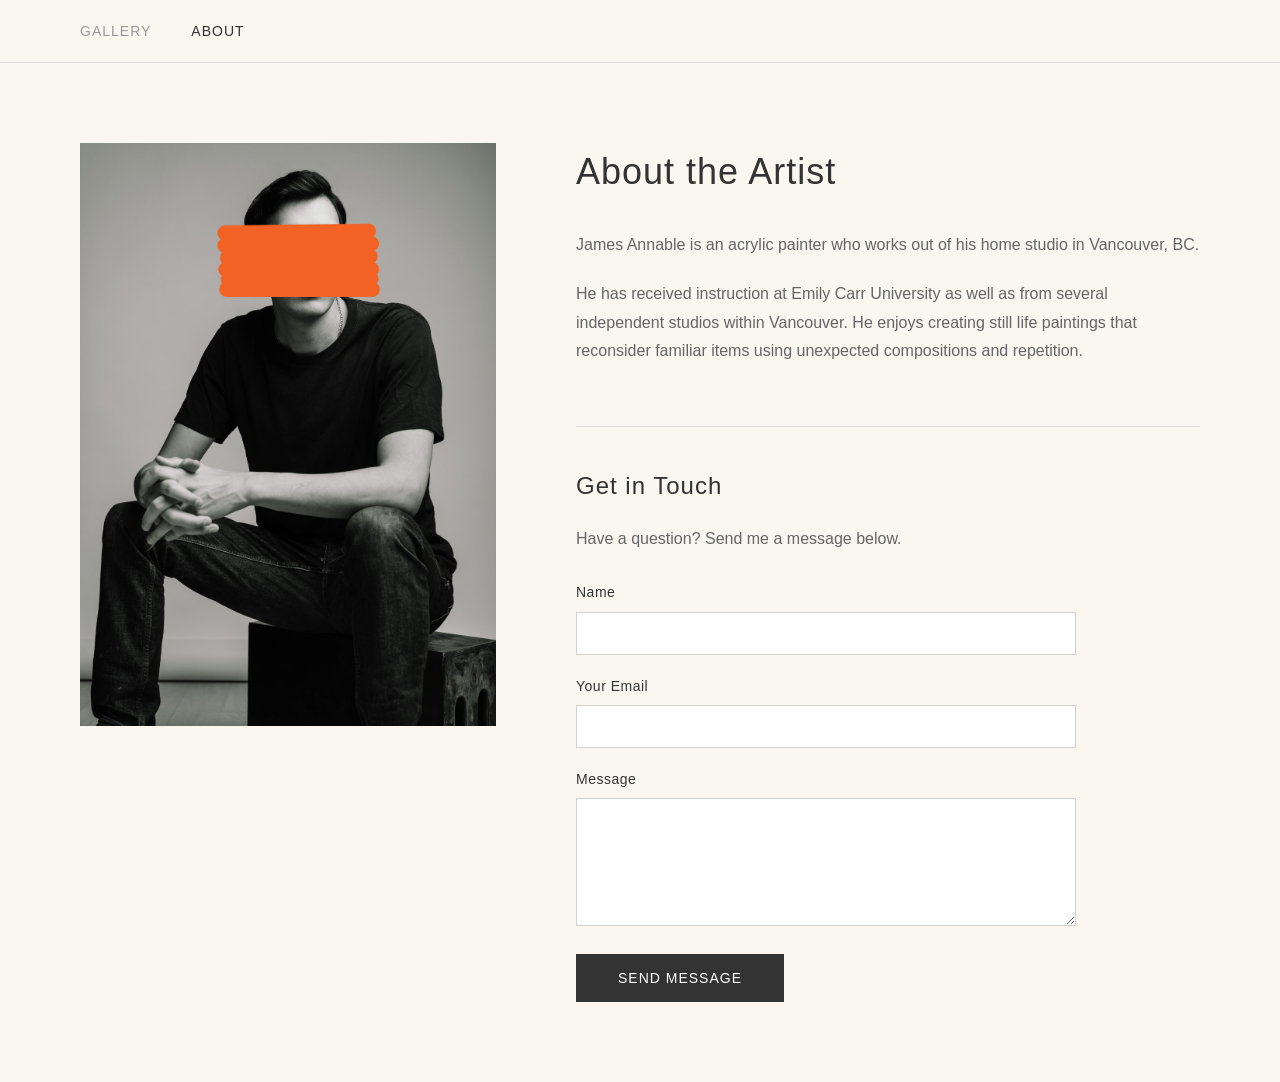
==== about.html @ d6f904ef "Initial commit: James Annable portfolio website - Gallery page with horizontal scroll and fade-in an" ====
<!DOCTYPE html>
<html lang="en">
<head>
    <meta charset="UTF-8">
    <meta name="viewport" content="width=device-width, initial-scale=1.0">
    <title>About - Artist Portfolio</title>
    <link rel="stylesheet" href="styles.css">
</head>
<body>
    <nav class="main-nav">
        <div class="nav-container">
            <a href="gallery.html" class="nav-link">Gallery</a>
            <a href="about.html" class="nav-link active">About</a>
        </div>
    </nav>

    <main class="about-container">
        <div class="about-content">
            <div class="about-image">
                <img src="info_page_photo.jpg" alt="Artist Photo">
            </div>
            <div class="about-text">
                <h1>About the Artist</h1>
                <p class="bio">
                    James Annable is an acrylic painter who works out of his home studio in Vancouver, BC.
                </p>
                <p class="bio">
                    He has received instruction at Emily Carr University as well as from several independent studios within Vancouver. He enjoys creating still life paintings that reconsider familiar items using unexpected compositions and repetition.
                </p>

                <div class="contact-info">
                    <h2>Get in Touch</h2>
                    <p class="contact-description">Have a question? Send me a message below.</p>

                    <form action="https://formspree.io/f/mbdayaqg" method="POST" class="contact-form" id="contact-form">
                        <div class="form-group">
                            <label for="name">Name</label>
                            <input type="text" id="name" name="name" required>
                        </div>

                        <div class="form-group">
                            <label for="email">Your Email</label>
                            <input type="email" id="email" name="email" required>
                        </div>

                        <div class="form-group">
                            <label for="message">Message</label>
                            <textarea id="message" name="message" rows="6" required></textarea>
                        </div>

                        <button type="submit" class="submit-button">Send Message</button>

                        <div class="form-status" id="form-status"></div>
                    </form>
                </div>
            </div>
        </div>
    </main>

    <script src="script.js"></script>
</body>
</html>
---- styles.css ----
* {
    margin: 0;
    padding: 0;
    box-sizing: border-box;
}

body {
    font-family: -apple-system, BlinkMacSystemFont, 'Segoe UI', Roboto, Oxygen, Ubuntu, Cantarell, sans-serif;
    line-height: 1.6;
    color: #333;
    background-color: #faf6f0;
}

/* ===== INTRO PAGE ===== */
.intro-page {
    overflow: hidden;
    height: 100vh;
}

.video-container {
    position: fixed;
    top: 0;
    left: 0;
    width: 100%;
    height: 100%;
    overflow: hidden;
    z-index: 0;
}

.video-container video {
    min-width: 100%;
    min-height: 100%;
    width: auto;
    height: auto;
    position: absolute;
    top: 50%;
    left: 50%;
    transform: translate(-50%, -50%);
    object-fit: cover;
}

.video-overlay {
    position: absolute;
    top: 0;
    left: 0;
    width: 100%;
    height: 100%;
    background: rgba(0, 0, 0, 0.3);
    z-index: 1;
}

.intro-content {
    position: relative;
    z-index: 2;
    display: flex;
    align-items: center;
    justify-content: flex-start;
    padding-left: 15%;
    height: 100vh;
}

.enter-button {
    padding: 18px 48px;
    font-size: 18px;
    font-weight: 300;
    letter-spacing: 2px;
    text-transform: uppercase;
    background: transparent;
    color: white;
    border: 2px solid white;
    cursor: pointer;
    transition: all 0.3s ease;
    opacity: 0;
    transform: translateY(20px);
}

.enter-button.show {
    opacity: 1;
    transform: translateY(0);
}

.enter-button:hover {
    background: white;
    color: #333;
}

.hidden {
    display: none;
}

/* ===== NAVIGATION ===== */
.main-nav {
    position: sticky;
    top: 0;
    background: #faf6f0;
    border-bottom: 1px solid #e0e0e0;
    padding: 20px 0;
    z-index: 200;
}

.nav-container {
    max-width: 1200px;
    margin: 0 auto;
    padding: 0 40px;
    display: flex;
    gap: 40px;
}

.nav-link {
    text-decoration: none;
    color: #999;
    font-size: 14px;
    letter-spacing: 1px;
    text-transform: uppercase;
    transition: color 0.3s ease;
}

.nav-link:hover,
.nav-link.active {
    color: #333;
}

/* ===== GALLERY PAGE ===== */
.gallery-header {
    background-color: #faf6f0;
    padding: 25px 40px 15px;
    text-align: left;
    max-width: 1200px;
    margin: 0 auto;
}

.artist-name {
    font-family: 'Impact', 'Arial Black', sans-serif;
    font-size: 42px;
    font-weight: 900;
    letter-spacing: 3px;
    color: #1a1a1a;
    margin: 0;
    text-transform: uppercase;
}

.gallery-container {
    height: calc(100vh - 170px);
    padding: 0;
    background-color: #faf6f0;
    position: relative;
    overflow-x: auto;
    overflow-y: hidden;
    display: flex;
    flex-direction: column;
}

.gallery-grid {
    display: flex;
    flex-wrap: nowrap;
    flex-direction: row;
    align-items: center;
    gap: 55px;
    padding: 40px 40px 140px 40px;
    flex: 1;
    overflow-x: auto;
}

.gallery-floor {
    position: absolute;
    bottom: 0;
    left: 0;
    right: 0;
    width: 100%;
    height: 120px;
    background: linear-gradient(to bottom,
        #b8a690 0%,
        #a89580 20%,
        #978470 50%,
        #887460 80%,
        #796350 100%);
    border-top: 3px solid #5a4a3a;
    box-shadow: inset 0 10px 20px rgba(0, 0, 0, 0.2);
}

@keyframes fadeIn {
    0% {
        opacity: 0;
    }
    100% {
        opacity: 1;
    }
}

.gallery-item {
    cursor: pointer;
    position: relative;
    box-shadow: 0 8px 20px rgba(0, 0, 0, 0.15);
    border: 6px solid #1a1a1a;
    transition: transform 0.3s ease, box-shadow 0.3s ease;
    animation: fadeIn 1s ease-in forwards;
    opacity: 0;
    display: inline-flex;
    line-height: 0;
    flex-shrink: 0;
}

.gallery-item:hover {
    transform: translateY(-5px);
    box-shadow: 0 12px 30px rgba(0, 0, 0, 0.25);
}

.gallery-item img {
    display: block;
}

.gallery-item-title {
    position: absolute;
    bottom: 0;
    left: 0;
    right: 0;
    background: linear-gradient(transparent, rgba(0, 0, 0, 0.8));
    color: white;
    padding: 40px 10px 10px;
    font-size: 11px;
    font-weight: 300;
    letter-spacing: 0.3px;
    opacity: 0;
    transition: opacity 0.3s ease;
    text-align: center;
    word-wrap: break-word;
    line-height: 1.3;
    min-width: 60px;
}

.gallery-item:hover .gallery-item-title {
    opacity: 1;
}

/* ===== LIGHTBOX ===== */
.lightbox {
    position: fixed;
    top: 0;
    left: 0;
    width: 100%;
    height: 100%;
    background: rgba(0, 0, 0, 0.95);
    z-index: 1000;
    display: flex;
    align-items: center;
    justify-content: center;
    padding: 40px;
}

.lightbox.hidden {
    display: none;
}

.lightbox-close {
    position: absolute;
    top: 30px;
    right: 30px;
    background: none;
    border: none;
    color: white;
    font-size: 40px;
    cursor: pointer;
    width: 50px;
    height: 50px;
    display: flex;
    align-items: center;
    justify-content: center;
    transition: opacity 0.3s ease;
}

.lightbox-close:hover {
    opacity: 0.7;
}

.lightbox-content {
    display: flex;
    gap: 60px;
    max-width: 90%;
    max-height: 90%;
    align-items: center;
}

.lightbox-content img {
    max-width: 60%;
    max-height: 85vh;
    object-fit: contain;
}

.lightbox-info {
    color: white;
    max-width: 400px;
}

.lightbox-info h2 {
    font-size: 28px;
    font-weight: 300;
    margin-bottom: 20px;
    letter-spacing: 1px;
}

.lightbox-info p {
    font-size: 16px;
    margin-bottom: 12px;
    color: #ccc;
    font-weight: 300;
}

/* ===== ABOUT PAGE ===== */
.about-container {
    max-width: 1200px;
    margin: 0 auto;
    padding: 80px 40px;
}

.about-content {
    display: grid;
    grid-template-columns: 1fr 1.5fr;
    gap: 80px;
    align-items: start;
}

.about-image img {
    width: 100%;
    height: auto;
    display: block;
}

.about-text h1 {
    font-size: 36px;
    font-weight: 300;
    letter-spacing: 1px;
    margin-bottom: 30px;
}

.bio {
    font-size: 16px;
    line-height: 1.8;
    margin-bottom: 20px;
    color: #666;
}

.contact-info {
    margin-top: 60px;
    padding-top: 40px;
    border-top: 1px solid #e0e0e0;
}

.contact-info h2 {
    font-size: 24px;
    font-weight: 300;
    letter-spacing: 1px;
    margin-bottom: 20px;
}

.contact-description {
    font-size: 16px;
    margin-bottom: 30px;
    color: #666;
    line-height: 1.6;
}

.contact-form {
    max-width: 500px;
}

.form-group {
    margin-bottom: 20px;
}

.form-group label {
    display: block;
    font-size: 14px;
    font-weight: 400;
    color: #333;
    margin-bottom: 8px;
    letter-spacing: 0.5px;
}

.form-group input,
.form-group textarea {
    width: 100%;
    padding: 12px 16px;
    font-size: 15px;
    font-family: inherit;
    border: 1px solid #d0d0d0;
    background: #fff;
    color: #333;
    transition: border-color 0.3s ease, box-shadow 0.3s ease;
    box-sizing: border-box;
}

.form-group input:focus,
.form-group textarea:focus {
    outline: none;
    border-color: #333;
    box-shadow: 0 0 0 2px rgba(0, 0, 0, 0.05);
}

.form-group textarea {
    resize: vertical;
    min-height: 120px;
}

.submit-button {
    padding: 14px 40px;
    font-size: 14px;
    font-weight: 400;
    letter-spacing: 1px;
    text-transform: uppercase;
    background: #333;
    color: white;
    border: 2px solid #333;
    cursor: pointer;
    transition: all 0.3s ease;
    font-family: inherit;
}

.submit-button:hover {
    background: white;
    color: #333;
}

.submit-button:disabled {
    opacity: 0.5;
    cursor: not-allowed;
}

.form-status {
    margin-top: 20px;
    padding: 12px;
    border-radius: 4px;
    font-size: 14px;
    display: none;
}

.form-status.success {
    display: block;
    background: #d4edda;
    color: #155724;
    border: 1px solid #c3e6cb;
}

.form-status.error {
    display: block;
    background: #f8d7da;
    color: #721c24;
    border: 1px solid #f5c6cb;
}

/* ===== RESPONSIVE ===== */
@media (max-width: 768px) {
    .nav-container {
        padding: 0 20px;
        gap: 30px;
    }

    .gallery-header {
        padding: 20px 20px 15px;
    }

    .artist-name {
        font-size: 28px;
        letter-spacing: 2px;
    }

    .gallery-container {
        height: calc(100vh - 140px);
    }

    .gallery-grid {
        gap: 30px;
        padding: 20px 20px 140px 20px;
    }

    .gallery-item {
        border-width: 4px;
    }

    .gallery-item img {
        max-height: 60vh !important;
    }

    .gallery-floor {
        height: 100px;
    }

    .gallery-item-title {
        font-size: 10px;
        padding: 30px 8px 8px;
    }

    .intro-content {
        padding-left: 10%;
    }

    .lightbox-content {
        flex-direction: column;
        gap: 30px;
    }

    .lightbox-content img {
        max-width: 100%;
        max-height: 50vh;
    }

    .lightbox-info {
        max-width: 100%;
    }

    .about-content {
        grid-template-columns: 1fr;
        gap: 40px;
    }

    .about-container {
        padding: 40px 20px;
    }
}
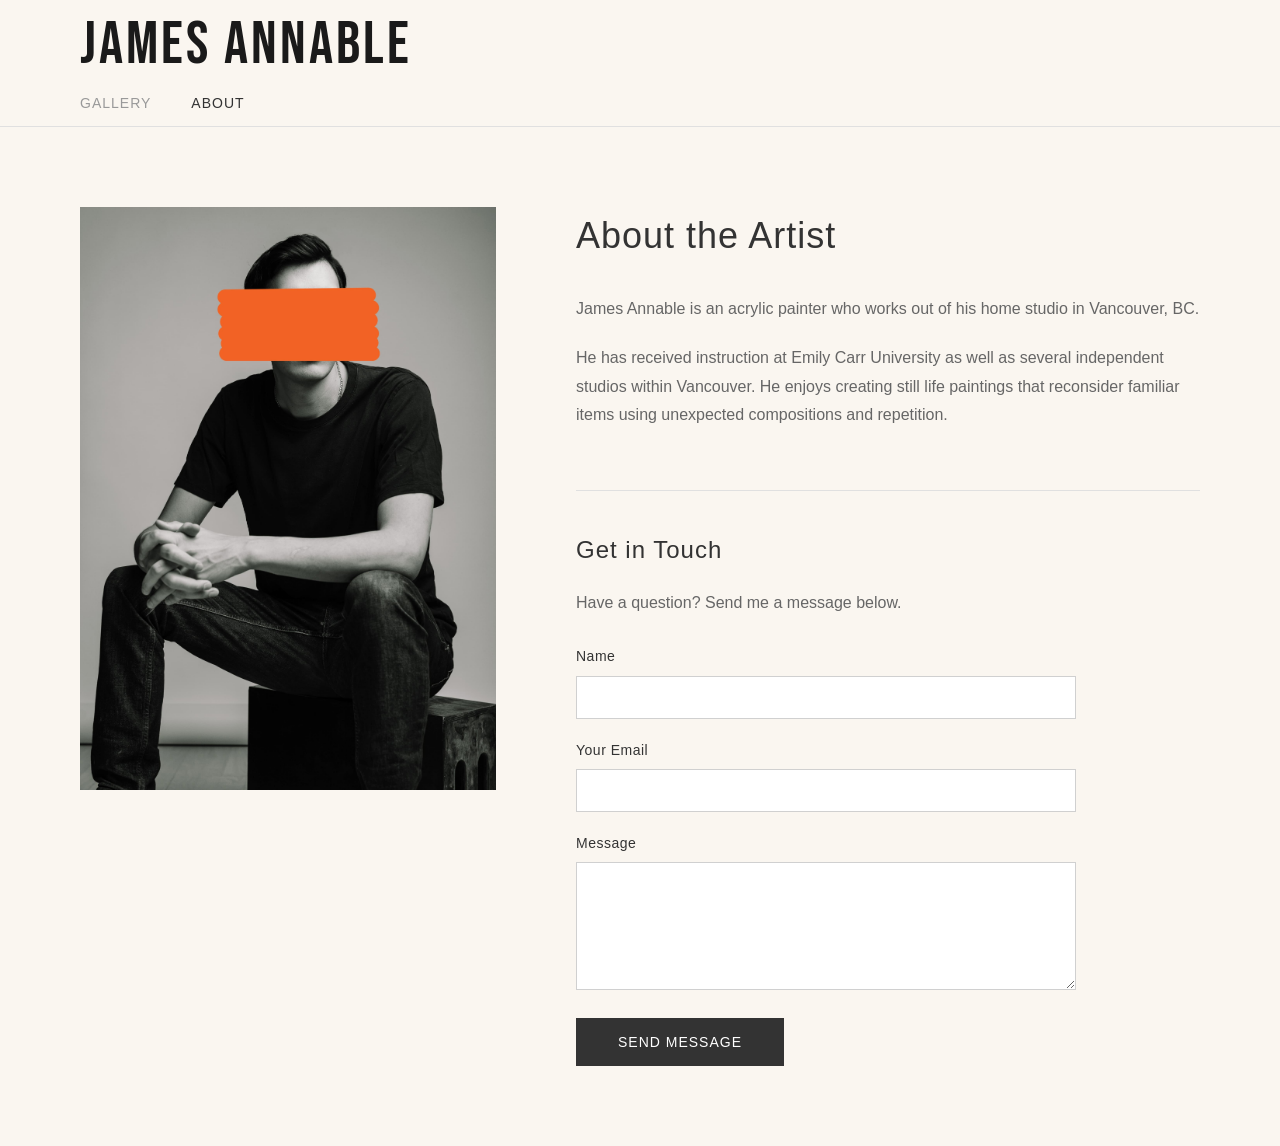
==== commit bbb8d9ca: "Update gallery UX: horizontal scrolling, scrollbar, font, and spacing - Change intro button text to " ====
--- a/about.html
+++ b/about.html
@@ -4,9 +4,16 @@
     <meta charset="UTF-8">
     <meta name="viewport" content="width=device-width, initial-scale=1.0">
     <title>About - Artist Portfolio</title>
+    <link rel="preconnect" href="https://fonts.googleapis.com">
+    <link rel="preconnect" href="https://fonts.gstatic.com" crossorigin>
+    <link href="https://fonts.googleapis.com/css2?family=Bebas+Neue&display=swap" rel="stylesheet">
     <link rel="stylesheet" href="styles.css">
 </head>
 <body>
+    <header class="gallery-header">
+        <h1 class="artist-name">JAMES ANNABLE</h1>
+    </header>
+
     <nav class="main-nav">
         <div class="nav-container">
             <a href="gallery.html" class="nav-link">Gallery</a>
@@ -25,7 +32,7 @@
                     James Annable is an acrylic painter who works out of his home studio in Vancouver, BC.
                 </p>
                 <p class="bio">
-                    He has received instruction at Emily Carr University as well as from several independent studios within Vancouver. He enjoys creating still life paintings that reconsider familiar items using unexpected compositions and repetition.
+                    He has received instruction at Emily Carr University as well as several independent studios within Vancouver. He enjoys creating still life paintings that reconsider familiar items using unexpected compositions and repetition.
                 </p>
 
                 <div class="contact-info">
--- a/styles.css
+++ b/styles.css
@@ -94,7 +94,7 @@
     top: 0;
     background: #faf6f0;
     border-bottom: 1px solid #e0e0e0;
-    padding: 20px 0;
+    padding: 12px 0;
     z-index: 200;
 }
 
@@ -123,24 +123,62 @@
 /* ===== GALLERY PAGE ===== */
 .gallery-header {
     background-color: #faf6f0;
-    padding: 25px 40px 15px;
+    padding: 15px 40px 5px;
     text-align: left;
     max-width: 1200px;
     margin: 0 auto;
 }
 
 .artist-name {
-    font-family: 'Impact', 'Arial Black', sans-serif;
-    font-size: 42px;
-    font-weight: 900;
+    font-family: 'Bebas Neue', sans-serif;
+    font-size: 60px;
+    font-weight: 400;
     letter-spacing: 3px;
     color: #1a1a1a;
     margin: 0;
     text-transform: uppercase;
+    line-height: 1;
+}
+
+.gallery-scrollbar-track {
+    overflow-x: auto;
+    overflow-y: hidden;
+    background: transparent;
+    opacity: 0;
+    transition: opacity 0.6s ease;
+    scrollbar-width: thin;
+    scrollbar-color: #a89580 #e8e0d6;
+    position: relative;
+    z-index: 101;
+}
+
+.gallery-scrollbar-track.visible {
+    opacity: 1;
+}
+
+.gallery-scrollbar-track:hover {
+    opacity: 1;
+}
+
+.gallery-scrollbar-track::-webkit-scrollbar {
+    height: 8px;
+}
+
+.gallery-scrollbar-track::-webkit-scrollbar-track {
+    background: #e8e0d6;
+}
+
+.gallery-scrollbar-track::-webkit-scrollbar-thumb {
+    background-color: #a89580;
+    border-radius: 4px;
+}
+
+.gallery-scrollbar-inner {
+    height: 1px;
 }
 
 .gallery-container {
-    height: calc(100vh - 170px);
+    height: calc(100vh - 140px);
     padding: 0;
     background-color: #faf6f0;
     position: relative;
@@ -148,6 +186,11 @@
     overflow-y: hidden;
     display: flex;
     flex-direction: column;
+    scrollbar-width: none;
+}
+
+.gallery-container::-webkit-scrollbar {
+    display: none;
 }
 
 .gallery-grid {
@@ -155,19 +198,24 @@
     flex-wrap: nowrap;
     flex-direction: row;
     align-items: center;
-    gap: 55px;
-    padding: 40px 40px 140px 40px;
+    gap: 69px;
+    padding: 40px 0 140px 40px;
     flex: 1;
-    overflow-x: auto;
+}
+
+.gallery-spacer {
+    flex-shrink: 0;
+    width: 60px;
+    height: 1px;
 }
 
 .gallery-floor {
-    position: absolute;
-    bottom: 0;
-    left: 0;
-    right: 0;
+    position: relative;
+    margin-top: -120px;
     width: 100%;
     height: 120px;
+    pointer-events: none;
+    z-index: 100;
     background: linear-gradient(to bottom,
         #b8a690 0%,
         #a89580 20%,
@@ -455,7 +503,7 @@
     }
 
     .gallery-header {
-        padding: 20px 20px 15px;
+        padding: 10px 20px 5px;
     }
 
     .artist-name {
@@ -468,7 +516,7 @@
     }
 
     .gallery-grid {
-        gap: 30px;
+        gap: 38px;
         padding: 20px 20px 140px 20px;
     }
 
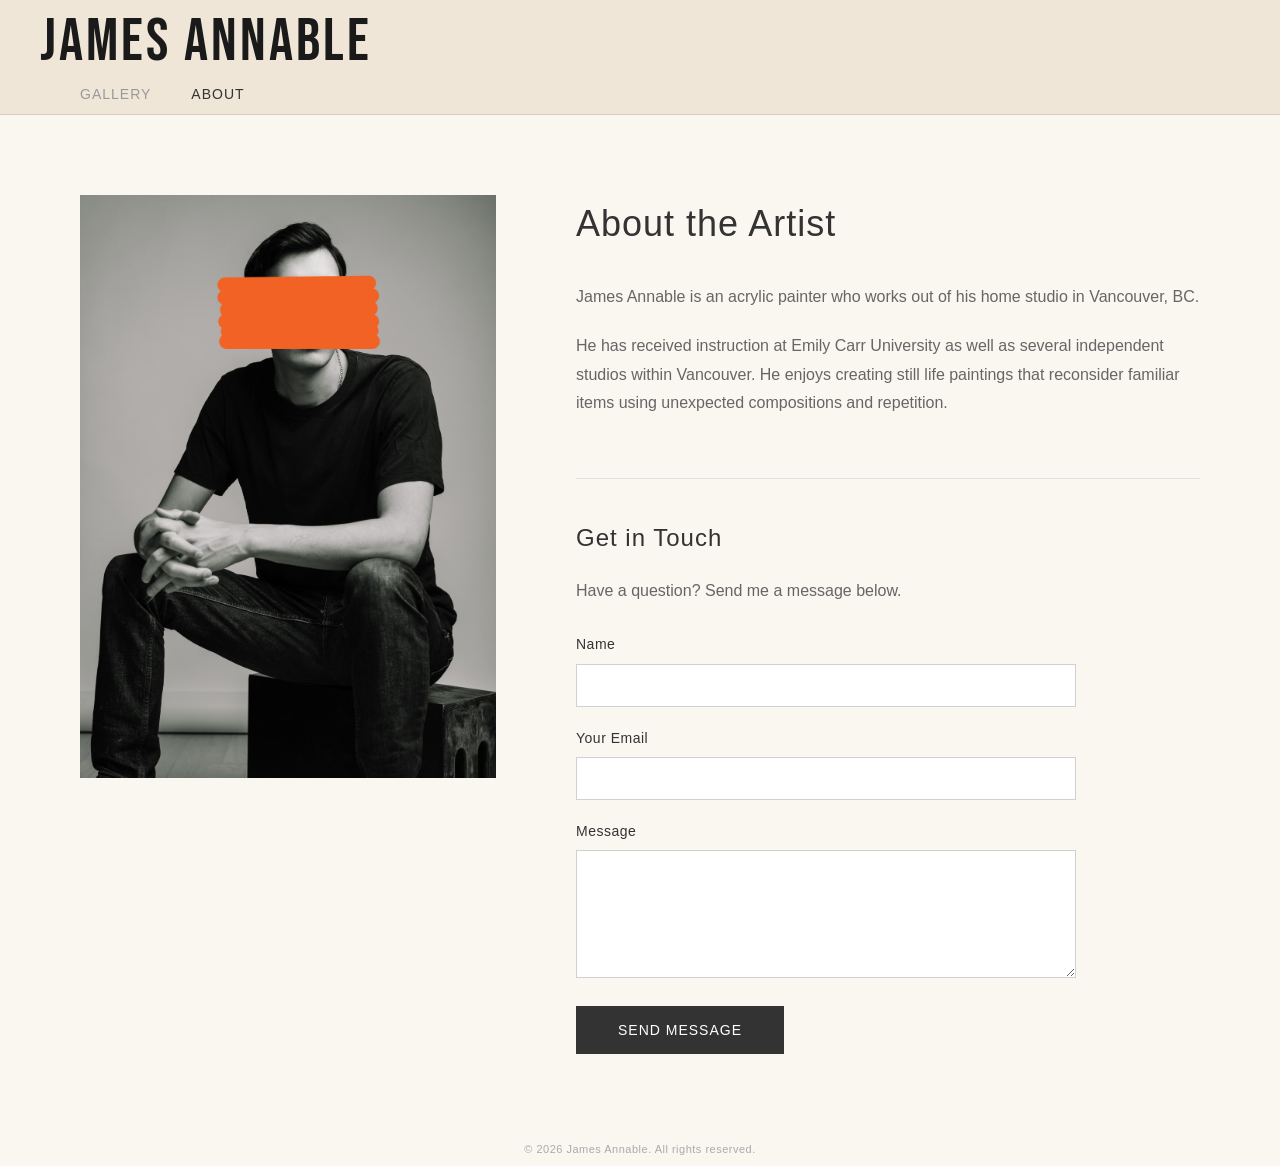
==== commit b3cfea91: "Improve gallery UX: layout compression, sizing, copyright, and header color - Compress gallery verti" ====
--- a/about.html
+++ b/about.html
@@ -7,6 +7,7 @@
     <link rel="preconnect" href="https://fonts.googleapis.com">
     <link rel="preconnect" href="https://fonts.gstatic.com" crossorigin>
     <link href="https://fonts.googleapis.com/css2?family=Bebas+Neue&display=swap" rel="stylesheet">
+    <link rel="icon" type="image/png" href="favicon.png">
     <link rel="stylesheet" href="styles.css">
 </head>
 <body>
@@ -64,6 +65,10 @@
         </div>
     </main>
 
+    <footer class="gallery-footer">
+        &copy; 2026 James Annable. All rights reserved.
+    </footer>
+
     <script src="script.js"></script>
 </body>
 </html>
--- a/styles.css
+++ b/styles.css
@@ -92,9 +92,9 @@
 .main-nav {
     position: sticky;
     top: 0;
-    background: #faf6f0;
-    border-bottom: 1px solid #e0e0e0;
-    padding: 12px 0;
+    background: #f0e6d8;
+    border-bottom: 1px solid #d9ccba;
+    padding: 9px 0;
     z-index: 200;
 }
 
@@ -122,11 +122,9 @@
 
 /* ===== GALLERY PAGE ===== */
 .gallery-header {
-    background-color: #faf6f0;
-    padding: 15px 40px 5px;
+    background-color: #f0e6d8;
+    padding: 12px 40px 2px;
     text-align: left;
-    max-width: 1200px;
-    margin: 0 auto;
 }
 
 .artist-name {
@@ -146,7 +144,7 @@
     background: transparent;
     opacity: 0;
     transition: opacity 0.6s ease;
-    scrollbar-width: thin;
+    scrollbar-width: auto;
     scrollbar-color: #a89580 #e8e0d6;
     position: relative;
     z-index: 101;
@@ -161,7 +159,7 @@
 }
 
 .gallery-scrollbar-track::-webkit-scrollbar {
-    height: 8px;
+    height: 14px;
 }
 
 .gallery-scrollbar-track::-webkit-scrollbar-track {
@@ -178,7 +176,7 @@
 }
 
 .gallery-container {
-    height: calc(100vh - 140px);
+    height: calc(100vh - 180px);
     padding: 0;
     background-color: #faf6f0;
     position: relative;
@@ -353,6 +351,16 @@
     font-weight: 300;
 }
 
+/* ===== GALLERY FOOTER ===== */
+.gallery-footer {
+    text-align: center;
+    padding: 7px 40px;
+    font-size: 11px;
+    color: #aaa;
+    letter-spacing: 0.5px;
+    background-color: #faf6f0;
+}
+
 /* ===== ABOUT PAGE ===== */
 .about-container {
     max-width: 1200px;
@@ -512,7 +520,7 @@
     }
 
     .gallery-container {
-        height: calc(100vh - 140px);
+        height: calc(100vh - 180px);
     }
 
     .gallery-grid {
